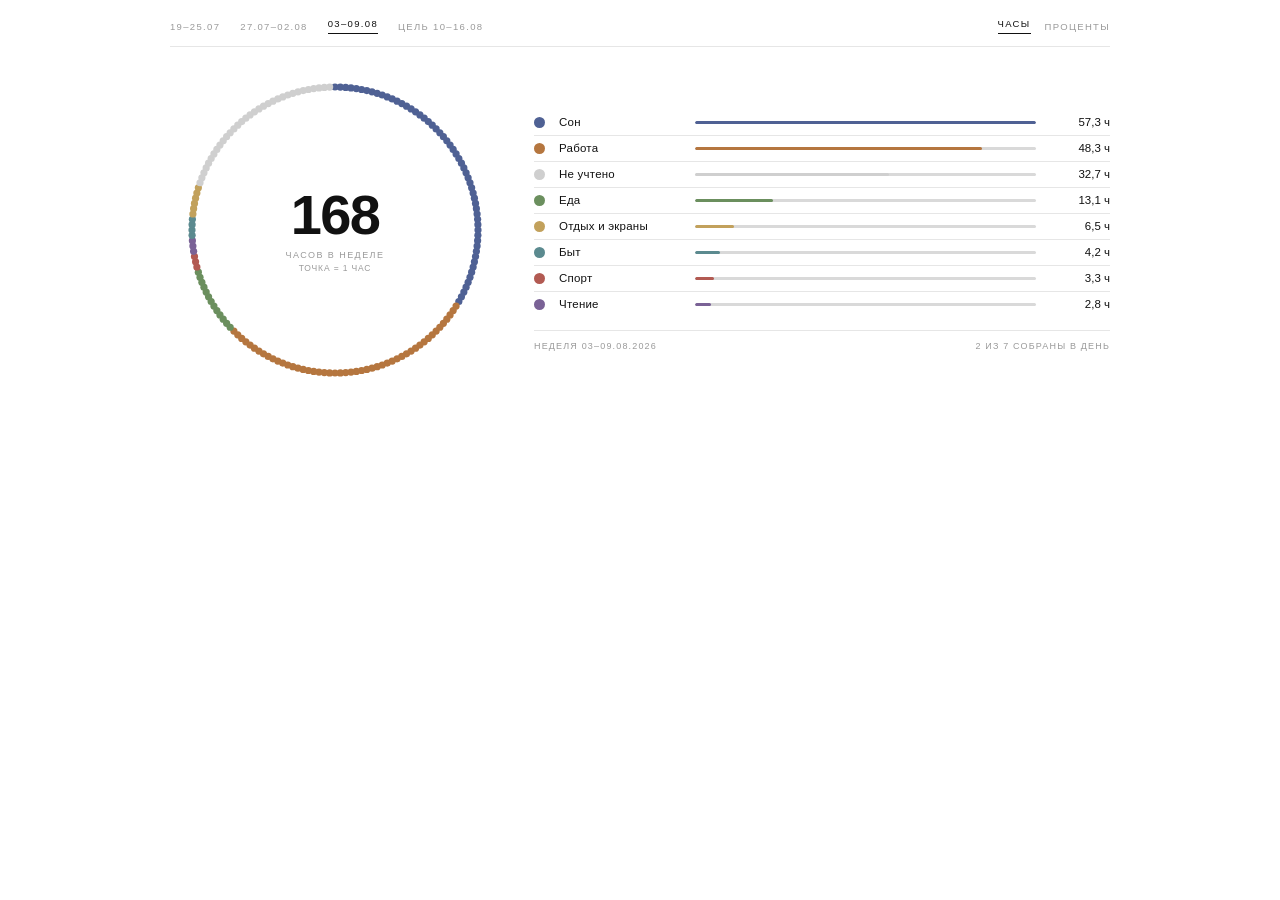
==== balance/index.html @ 199a4255 "Баланс: приглушённая палитра по категориям — в градациях серого круг не читался" ====
<!doctype html>
<html lang="ru">
<head>
<meta charset="utf-8">
<meta name="viewport" content="width=device-width, initial-scale=1">
<title>Баланс недели — 168 часов</title>
<style>
/* Цвет здесь — носитель смысла, а не украшение: категорий восемь, и в
   градациях серого круг просто не читался (проверено на первой версии).
   Палитра приглушённая, под тон Notion. Каркас, цифры и подписи — чёрно-белые. */
:root {
  --bg: #fff;
  --ink: #111;
  --fade: #d9d9d9;
  --muted: #9a9a9a;
  --line: #e6e6e6;

  --c-sleep: #4f6194;  /* сон — ночная синь */
  --c-work:  #b5763f;  /* работа — охра */
  --c-food:  #6b8f5e;  /* еда — оливковый */
  --c-sport: #b25a52;  /* спорт — терракота */
  --c-read:  #7a6296;  /* чтение — пыльный фиолетовый */
  --c-home:  #5b8a8f;  /* быт — серо-бирюзовый */
  --c-rest:  #c2a15c;  /* отдых — песочный */
  --c-unk:   #cfcfcf;  /* не учтено — намеренно серое */
}
@media (prefers-color-scheme: dark) {
  :root {
    --bg: #191919; --ink: #e9e9e9; --fade: #3a3a3a; --muted: #7d7d7d; --line: #2c2c2c;
    --c-sleep: #8195c9; --c-work: #dc9a5d; --c-food: #93ba85; --c-sport: #d8867c;
    --c-read: #a78ac4; --c-home: #85b5ba; --c-rest: #dcc084; --c-unk: #454545;
  }
}
:root[data-theme="dark"] {
  --bg: #191919; --ink: #e9e9e9; --fade: #3a3a3a; --muted: #7d7d7d; --line: #2c2c2c;
  --c-sleep: #8195c9; --c-work: #dc9a5d; --c-food: #93ba85; --c-sport: #d8867c;
  --c-read: #a78ac4; --c-home: #85b5ba; --c-rest: #dcc084; --c-unk: #454545;
}
:root[data-theme="light"] {
  --bg: #fff; --ink: #111; --fade: #d9d9d9; --muted: #9a9a9a; --line: #e6e6e6;
  --c-sleep: #4f6194; --c-work: #b5763f; --c-food: #6b8f5e; --c-sport: #b25a52;
  --c-read: #7a6296; --c-home: #5b8a8f; --c-rest: #c2a15c; --c-unk: #cfcfcf;
}

* { box-sizing: border-box; }
html, body { margin: 0; padding: 0; background: var(--bg); }
body {
  font-family: -apple-system, BlinkMacSystemFont, "Segoe UI", Roboto, Helvetica, Arial, sans-serif;
  color: var(--ink);
  -webkit-font-smoothing: antialiased;
  padding: 18px 16px;
}
.wrap { max-width: 940px; margin: 0 auto; }

/* ── переключатели ── */
.bar {
  display: flex; justify-content: space-between; align-items: flex-start;
  gap: 24px; flex-wrap: wrap;
  padding-bottom: 12px; margin-bottom: 18px;
  border-bottom: 1px solid var(--line);
}
.tabs { display: flex; gap: 20px; flex-wrap: wrap; }
.units { display: flex; gap: 14px; flex: 0 0 auto; }
.tab {
  font-size: 9.5px; letter-spacing: 0.14em; text-transform: uppercase;
  color: var(--muted); cursor: pointer; background: none; border: 0; padding: 0;
  font-family: inherit; transition: color .15s;
}
.tab:hover { color: var(--ink); }
.tab.on { color: var(--ink); }
.tab.on::after {
  content: ''; display: block; height: 1px; background: var(--ink);
  margin-top: 4px;
}

/* ── основная строка ── */
.row { display: flex; gap: 34px; align-items: center; }
.left { flex: 0 0 auto; }
.right { flex: 1 1 auto; min-width: 0; }

/* ── круг ── */
.dial { position: relative; width: 330px; height: 330px; }
.dial svg { display: block; width: 100%; height: 100%; }
.center {
  position: absolute; inset: 0;
  display: flex; flex-direction: column; align-items: center; justify-content: center;
  pointer-events: none;
}
.big {
  font-size: 56px; font-weight: 600; letter-spacing: -0.03em;
  font-variant-numeric: tabular-nums; line-height: 1;
}
.big-sub {
  font-size: 9px; letter-spacing: 0.16em; text-transform: uppercase;
  color: var(--muted); margin-top: 7px;
}
.dot-note {
  font-size: 8.5px; letter-spacing: 0.1em; text-transform: uppercase;
  color: var(--muted); margin-top: 3px;
}

/* ── легенда ── */
.legend { width: 100%; }
.lrow {
  display: grid;
  grid-template-columns: 13px 124px 1fr 62px;
  align-items: center; gap: 12px;
  padding: 6.5px 0;
  border-bottom: 1px solid var(--line);
}
.lrow:last-child { border-bottom: 0; }
.swatch { width: 11px; height: 11px; border-radius: 50%; }
.lname {
  font-size: 11.5px; letter-spacing: 0.02em;
  overflow: hidden; text-overflow: ellipsis; white-space: nowrap;
}
/* полоска доли — та же величина, что и цифра, только глазами */
.lbar { height: 3px; background: var(--fade); border-radius: 2px; overflow: hidden; }
.lbar i { display: block; height: 100%; border-radius: 2px; }
.lval {
  font-size: 11.5px; font-variant-numeric: tabular-nums; text-align: right;
}

.foot {
  display: flex; justify-content: space-between; align-items: baseline;
  gap: 16px; margin-top: 13px; padding-top: 10px;
  border-top: 1px solid var(--line);
  font-size: 9px; letter-spacing: 0.13em; text-transform: uppercase;
  color: var(--muted);
}
.foot b { font-weight: 600; color: var(--ink); letter-spacing: 0.04em; }

@media (max-width: 720px) {
  .row { flex-direction: column; gap: 22px; }
  .left { align-self: center; }
  .dial { width: 250px; height: 250px; }
  .big { font-size: 44px; }
  /* иначе переключатель единиц уезжает за правый край и обрезается */
  .bar { flex-direction: column; gap: 11px; }
  .tabs { gap: 16px; }
  .lrow { grid-template-columns: 12px 110px 1fr 56px; gap: 10px; }
}
</style>
</head>
<body>
<div class="wrap">

  <div class="bar">
    <div class="tabs" id="tabs"></div>
    <div class="units" id="units"></div>
  </div>

  <div class="row">
    <div class="left">
      <div class="dial">
        <svg id="ring" viewBox="0 0 330 330" aria-label="Баланс недели"></svg>
        <div class="center">
          <div class="big" id="big">168</div>
          <div class="big-sub" id="big-sub">часов в неделе</div>
          <div class="dot-note" id="dot-note">точка = 1 час</div>
        </div>
      </div>
    </div>

    <div class="right">
      <div class="legend" id="legend"></div>
      <div class="foot">
        <span id="foot-period"></span>
        <span id="foot-note"></span>
      </div>
    </div>
  </div>

</div>

<script>
/* ═══════════════════════════════════════════════════════════
   БАЛАНС НЕДЕЛИ — 168 часов
   Одна точка на окружности = один час недели.

   Как править: добавить неделю в WEEKS (часы по категориям).
   Сумма по категориям должна быть ровно 168 — код проверит
   и разложит на 168 точек без потери суммы.
   ═══════════════════════════════════════════════════════════ */

// Порядок категорий = порядок обхода круга. Плотность чернил
// закреплена за категорией: чем «тяжелее» время, тем темнее точка.
var CATS = [
  { key: 'sleep', name: 'Сон',            c: 'var(--c-sleep)' },
  { key: 'work',  name: 'Работа',         c: 'var(--c-work)'  },
  { key: 'food',  name: 'Еда',            c: 'var(--c-food)'  },
  { key: 'sport', name: 'Спорт',          c: 'var(--c-sport)' },
  { key: 'read',  name: 'Чтение',         c: 'var(--c-read)'  },
  { key: 'home',  name: 'Быт',            c: 'var(--c-home)'  },
  { key: 'rest',  name: 'Отдых и экраны', c: 'var(--c-rest)'  },
  { key: 'unk',   name: 'Не учтено',      c: 'var(--c-unk)'   }
];

var WEEKS = [
  { id: 'A', tab: '19–25.07', period: 'неделя 19–25.07.2026',
    note: '7 карточек из 7',
    h: { sleep:67.5, work:36.5, food:8.65, sport:4.85, read:3.5, home:12.65, rest:4.0, unk:30.35 } },

  { id: 'B', tab: '27.07–02.08', period: 'неделя 27.07–02.08.2026',
    note: '7 из 7 · два откиса',
    h: { sleep:62.0, work:24.23, food:10.3, sport:7.26, read:3.5, home:8.35, rest:32.35, unk:20.01 } },

  { id: 'C', tab: '03–09.08', period: 'неделя 03–09.08.2026',
    note: '2 из 7 собраны в день',
    h: { sleep:57.33, work:48.25, food:13.08, sport:3.25, read:2.75, home:4.15, rest:6.5, unk:32.69 } },

  { id: 'T', tab: 'Цель 10–16.08', period: 'цель на 10–16.08.2026',
    note: 'план, не факт',
    h: { sleep:56, work:45, food:14, sport:6, read:5.25, home:7, rest:10.5, unk:24.25 } }
];

var TOTAL = 168;
var DOTS = 168;
var current = 2;      // по умолчанию — последняя прожитая неделя
var unit = 'h';       // 'h' — часы, 'p' — проценты

var svgNS = 'http://www.w3.org/2000/svg';

/* Раскладка часов на целые точки без потери суммы:
   идём накопительным итогом и округляем границы, а не каждый кусок.
   Так сумма кусков всегда ровно DOTS. */
function toDots(h) {
  var acc = 0, prev = 0, out = [];
  for (var i = 0; i < CATS.length; i++) {
    acc += h[CATS[i].key] || 0;
    var edge = Math.round(acc / TOTAL * DOTS);
    if (i === CATS.length - 1) edge = DOTS;   // страховка от накопленной погрешности
    out.push({ cat: CATS[i], n: edge - prev });
    prev = edge;
  }
  return out;
}

function fmt(n) {
  var r = Math.round(n * 10) / 10;
  return (r % 1 === 0 ? r.toFixed(0) : r.toFixed(1)).replace('.', ',');
}

function drawRing(parts) {
  var svg = document.getElementById('ring');
  while (svg.firstChild) svg.removeChild(svg.firstChild);

  var cx = 165, cy = 165, R = 143;
  var idx = 0;

  for (var p = 0; p < parts.length; p++) {
    var part = parts[p];
    for (var k = 0; k < part.n; k++) {
      // старт сверху, обход по часовой
      var ang = (idx / DOTS) * Math.PI * 2 - Math.PI / 2;
      var c = document.createElementNS(svgNS, 'circle');
      c.setAttribute('cx', (cx + Math.cos(ang) * R).toFixed(2));
      c.setAttribute('cy', (cy + Math.sin(ang) * R).toFixed(2));
      c.setAttribute('r', 3.6);
      c.setAttribute('fill', part.cat.c);
      svg.appendChild(c);
      idx++;
    }
  }
}

function drawLegend(parts, week) {
  var box = document.getElementById('legend');
  box.innerHTML = '';

  // в легенде — по убыванию доли, чтобы главное было сверху
  var sorted = parts.slice().sort(function (a, b) {
    return (week.h[b.cat.key] || 0) - (week.h[a.cat.key] || 0);
  });

  var max = sorted.length ? (week.h[sorted[0].cat.key] || 1) : 1;

  for (var i = 0; i < sorted.length; i++) {
    var cat = sorted[i].cat;
    var hours = week.h[cat.key] || 0;
    var pct = hours / TOTAL * 100;

    var row = document.createElement('div');
    row.className = 'lrow';

    var sw = document.createElement('div');
    sw.className = 'swatch';
    sw.style.background = cat.c;

    var nm = document.createElement('div');
    nm.className = 'lname';
    nm.textContent = cat.name;

    // Полоска — доля этой категории относительно самой крупной.
    // Плотность у всех одна: полоска несёт ВЕЛИЧИНУ, а категорию несёт кружок слева.
    // Разная плотность делала третью по размеру категорию («Не учтено») нечитаемой.
    var bar = document.createElement('div');
    bar.className = 'lbar';
    var fill = document.createElement('i');
    fill.style.width = (hours / max * 100).toFixed(1) + '%';
    fill.style.background = cat.c;
    bar.appendChild(fill);

    var val = document.createElement('div');
    val.className = 'lval';
    val.textContent = (unit === 'h')
      ? fmt(hours) + ' ч'
      : pct.toFixed(1).replace('.', ',') + '%';

    row.appendChild(sw); row.appendChild(nm); row.appendChild(bar); row.appendChild(val);
    box.appendChild(row);
  }

  document.getElementById('foot-period').innerHTML = week.period;
  document.getElementById('foot-note').innerHTML = week.note;
}

function drawCenter() {
  document.getElementById('big').textContent      = (unit === 'h') ? '168' : '100%';
  document.getElementById('big-sub').textContent  = (unit === 'h') ? 'часов в неделе' : 'недели целиком';
  document.getElementById('dot-note').textContent = (unit === 'h') ? 'точка = 1 час' : 'точка = 0,6% недели';
}

function drawUnits() {
  var box = document.getElementById('units');
  box.innerHTML = '';
  var opts = [ ['h', 'Часы'], ['p', 'Проценты'] ];
  for (var i = 0; i < opts.length; i++) {
    (function (o) {
      var b = document.createElement('button');
      b.className = 'tab' + (unit === o[0] ? ' on' : '');
      b.textContent = o[1];
      b.onclick = function () { unit = o[0]; render(); };
      box.appendChild(b);
    })(opts[i]);
  }
}

function drawTabs() {
  var box = document.getElementById('tabs');
  box.innerHTML = '';
  for (var i = 0; i < WEEKS.length; i++) {
    (function (n) {
      var b = document.createElement('button');
      b.className = 'tab' + (n === current ? ' on' : '');
      b.textContent = WEEKS[n].tab;
      b.onclick = function () { current = n; render(); };
      box.appendChild(b);
    })(i);
  }
}

function render() {
  var week = WEEKS[current];
  var parts = toDots(week.h);
  drawTabs();
  drawUnits();
  drawCenter();
  drawRing(parts);
  drawLegend(parts, week);
}

/* страховка темы: системная тема Mac и тема Notion могут разойтись */
(function () {
  var m = location.search.match(/theme=(dark|light)/);
  if (m) document.documentElement.setAttribute('data-theme', m[1]);
})();

/* Стартовый вид можно зафиксировать в адресе — удобно, когда в Notion
   нужен сразу конкретный срез: ?week=T&unit=p */
(function () {
  var u = location.search.match(/unit=(h|p)/);
  if (u) unit = u[1];
  var w = location.search.match(/week=([A-Z])/);
  if (w) {
    for (var i = 0; i < WEEKS.length; i++) {
      if (WEEKS[i].id === w[1]) { current = i; break; }
    }
  }
})();

render();
</script>
</body>
</html>
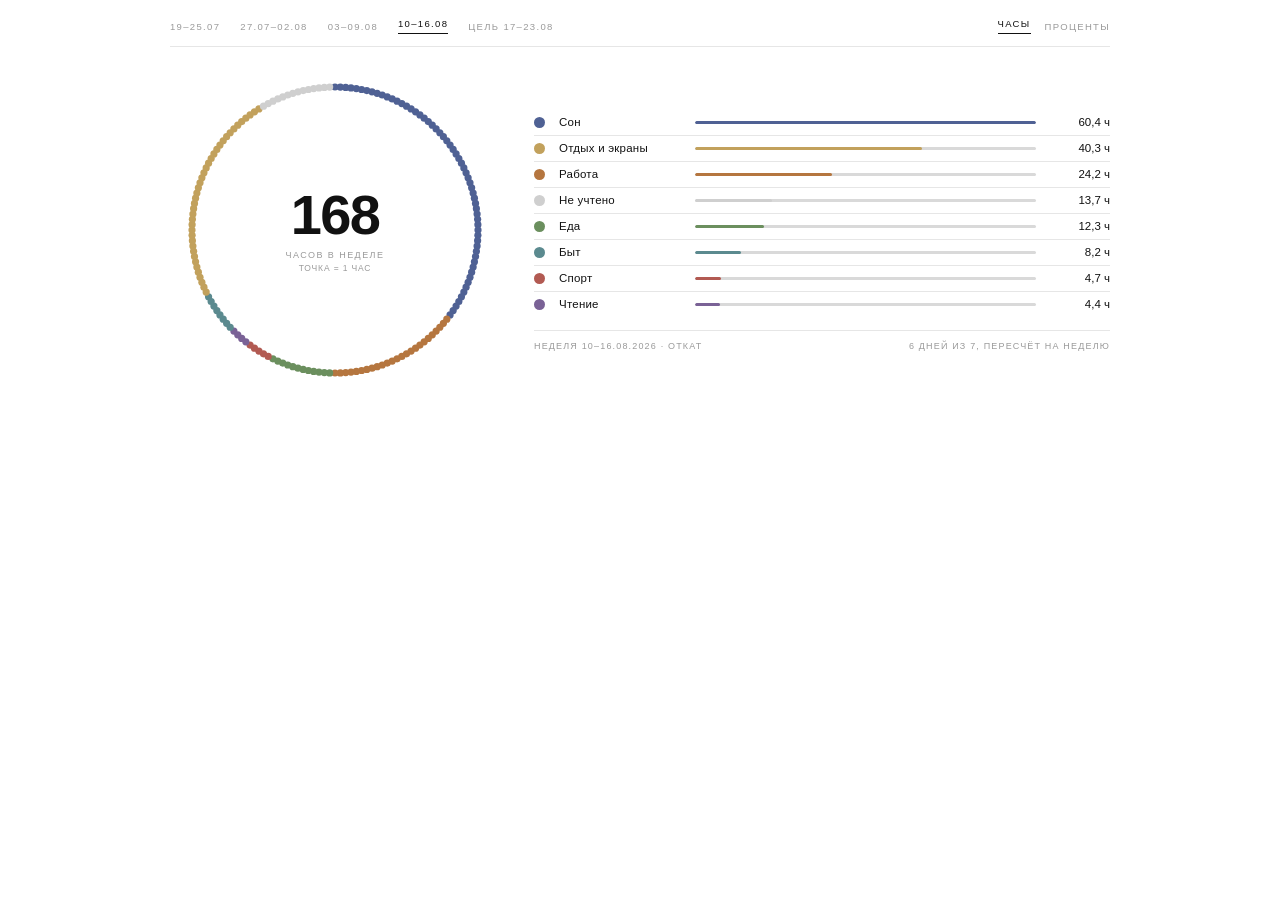
==== commit 0b9af252: "params: виджет динамики каждой шкалы по неделям + история параметров в файлах; balance: факт 10-16.0" ====
--- a/balance/index.html
+++ b/balance/index.html
@@ -209,14 +209,21 @@
     note: '2 из 7 собраны в день',
     h: { sleep:57.33, work:48.25, food:13.08, sport:3.25, read:2.75, home:4.15, rest:6.5, unk:32.69 } },
 
-  { id: 'T', tab: 'Цель 10–16.08', period: 'цель на 10–16.08.2026',
+  // Факт 10–16.08 посчитан по шести прожитым дням (144 ч) и пересчитан на полную
+  // неделю — доли сохранены, воскресенье планом не замазано. Откат 10–13.08:
+  // 27 часов экрана за три дня, работа упала вдвое.
+  { id: 'D', tab: '10–16.08', period: 'неделя 10–16.08.2026 · откат',
+    note: '6 дней из 7, пересчёт на неделю',
+    h: { sleep:60.38, work:24.21, food:12.25, sport:4.67, read:4.38, home:8.17, rest:40.25, unk:13.69 } },
+
+  { id: 'T', tab: 'Цель 17–23.08', period: 'цель на 17–23.08.2026',
     note: 'план, не факт',
-    h: { sleep:56, work:45, food:14, sport:6, read:5.25, home:7, rest:10.5, unk:24.25 } }
+    h: { sleep:56, work:38, food:14, sport:5.5, read:5, home:8, rest:14, unk:27.5 } }
 ];
 
 var TOTAL = 168;
 var DOTS = 168;
-var current = 2;      // по умолчанию — последняя прожитая неделя
+var current = 3;      // по умолчанию — последняя прожитая неделя
 var unit = 'h';       // 'h' — часы, 'p' — проценты
 
 var svgNS = 'http://www.w3.org/2000/svg';
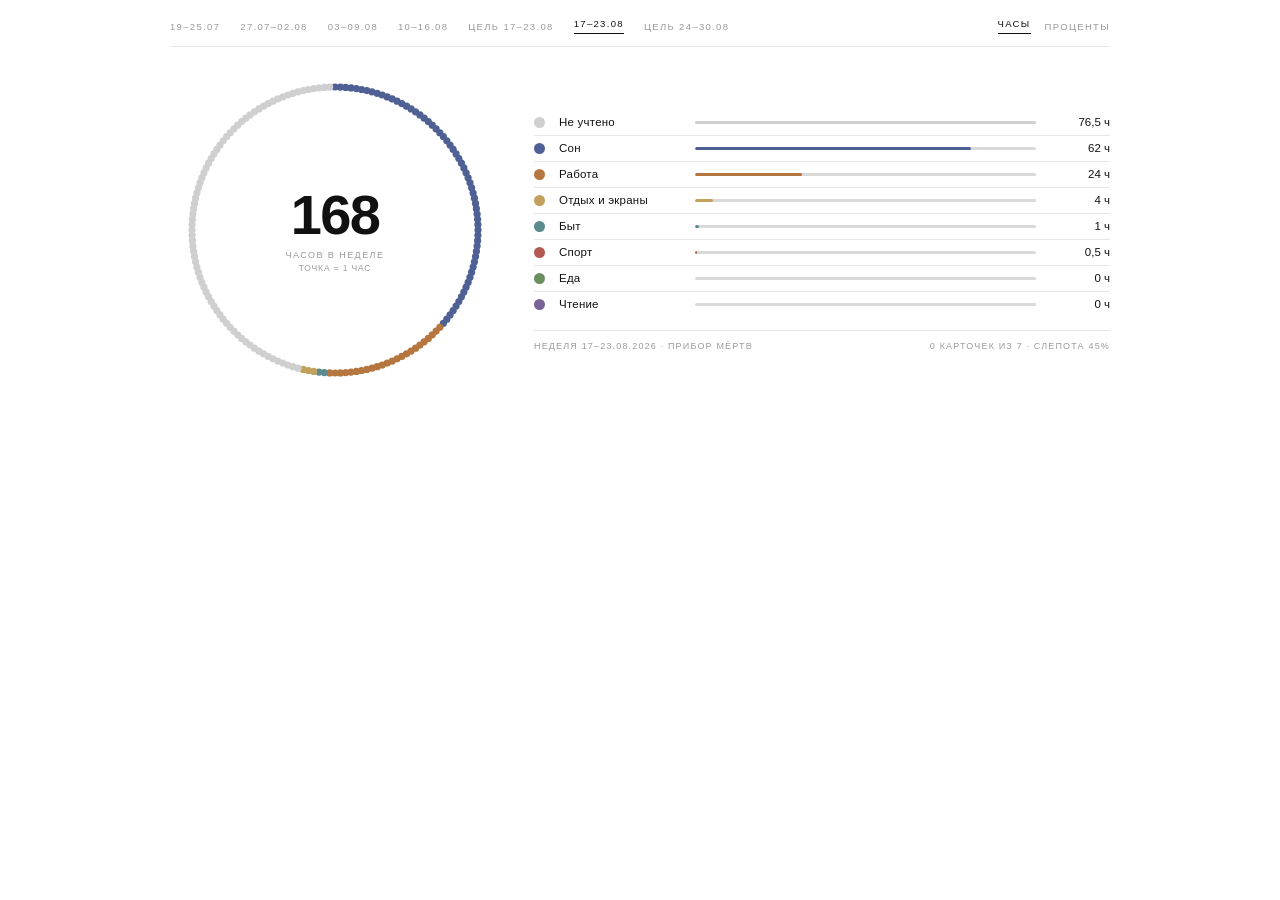
==== commit 1cd7f9fe: "rating v0.5 + баланс 17-23.08: индекс 53 -> 42, покрытие 71% -> 34%; прибор сбора мёртв всю неделю; " ====
--- a/balance/index.html
+++ b/balance/index.html
@@ -218,12 +218,27 @@
 
   { id: 'T', tab: 'Цель 17–23.08', period: 'цель на 17–23.08.2026',
     note: 'план, не факт',
-    h: { sleep:56, work:38, food:14, sport:5.5, read:5, home:8, rest:14, unk:27.5 } }
+    h: { sleep:56, work:38, food:14, sport:5.5, read:5, home:8, rest:14, unk:27.5 } },
+
+  // 🔴 ФАКТ 17–23.08. Вечерний сбор не отработал ни одного дня из семи, поэтому еда,
+  // экраны и быт не измерены вовсе и честно ушли в «Не учтено» — 45.5%, рекорд слепоты
+  // при норме 12–19%. Спорт 0.3% (30 минут за неделю) — минимум за всё наблюдение.
+  // Чтение 0: активной книги не существовало, старая кончилась 16.08.
+  { id: 'E', tab: '17–23.08', period: 'неделя 17–23.08.2026 · прибор мёртв',
+    note: '0 карточек из 7 · слепота 45%',
+    h: { sleep:62, work:24, food:0, sport:0.5, read:0, home:1, rest:4, unk:76.5 } },
+
+  // Цель 24–30.08. Отдых входит ЦИФРОЙ, а не абзацем рядом с планом: прошлый раз
+  // рекомендация текстом дала 1.5 ч в плане и 0 по факту. Работа 30, а не 48 —
+  // по правилу нижней границы (факт 24, механизм не изменился, +6 максимум).
+  { id: 'T2', tab: 'Цель 24–30.08', period: 'цель на 24–30.08.2026',
+    note: 'план, не факт · задача недели — быть измеренной',
+    h: { sleep:56, work:30, food:7, sport:4, read:3, home:6, rest:14, unk:48 } }
 ];
 
 var TOTAL = 168;
 var DOTS = 168;
-var current = 3;      // по умолчанию — последняя прожитая неделя
+var current = 5;      // по умолчанию — последняя прожитая неделя (E, 17–23.08)
 var unit = 'h';       // 'h' — часы, 'p' — проценты
 
 var svgNS = 'http://www.w3.org/2000/svg';
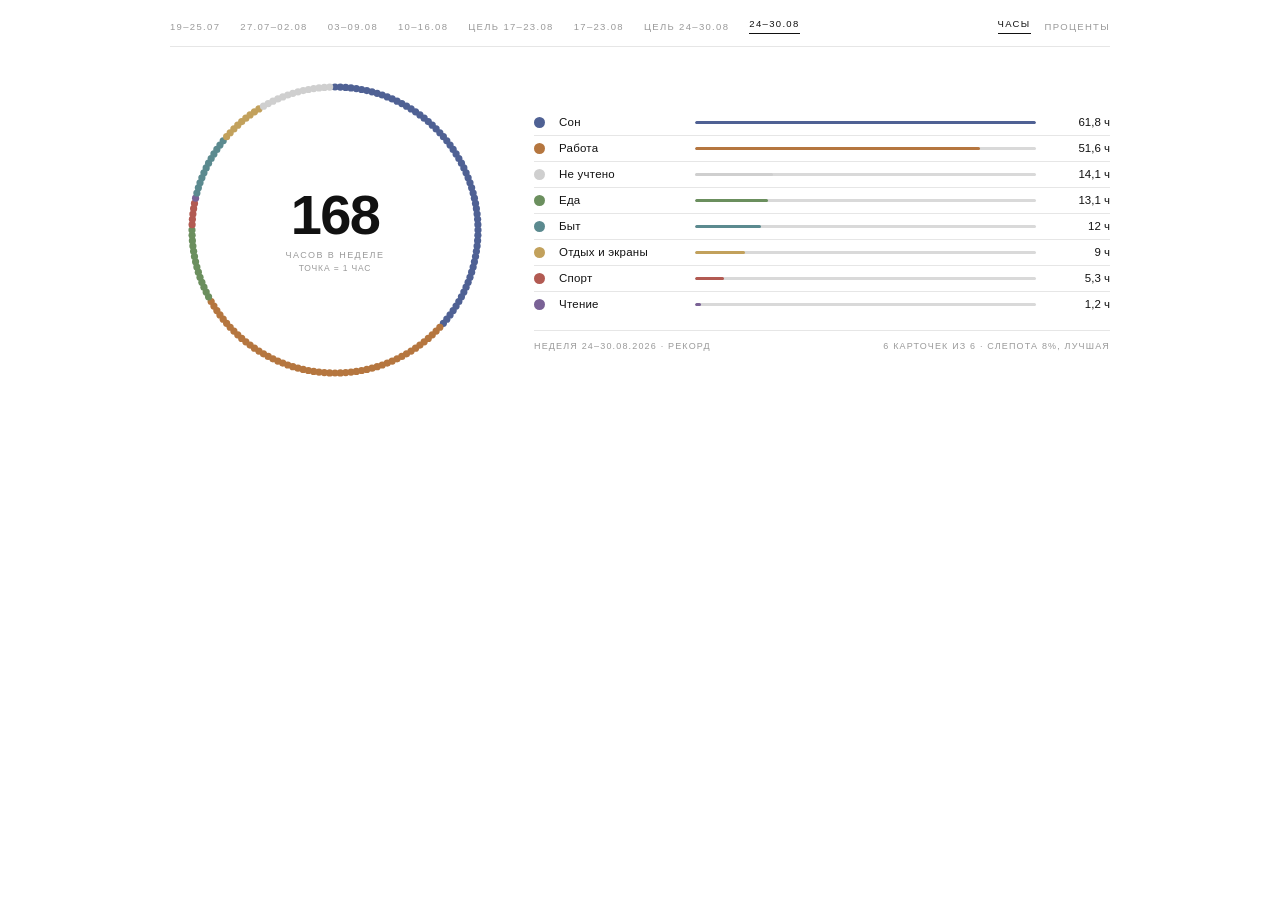
==== commit ac529665: "Карта v0.6 — разбор недели 24–30.08 и месяца август Индекс 42 → 62, покрытие 34% → 77% (лучшее за на" ====
--- a/balance/index.html
+++ b/balance/index.html
@@ -233,12 +233,21 @@
   // по правилу нижней границы (факт 24, механизм не изменился, +6 максимум).
   { id: 'T2', tab: 'Цель 24–30.08', period: 'цель на 24–30.08.2026',
     note: 'план, не факт · задача недели — быть измеренной',
-    h: { sleep:56, work:30, food:7, sport:4, read:3, home:6, rest:14, unk:48 } }
+    h: { sleep:56, work:30, food:7, sport:4, read:3, home:6, rest:14, unk:48 } },
+
+  // 🏆 ФАКТ 24–30.08. Посчитан по шести прожитым дням (144 ч) и пересчитан на полную
+  // неделю — доли сохранены, воскресенье планом не замазано.
+  // Работа 31% против 12% неделей раньше. Покрытие лучшее за наблюдение: «не учтено» 8%
+  // при норме 12–19%. +27 часов работы взяты НЕ из сна и НЕ из спорта, а из серой зоны,
+  // которую прибор раньше не видел: выросла не жертва, а плотность.
+  { id: 'F', tab: '24–30.08', period: 'неделя 24–30.08.2026 · рекорд',
+    note: '6 карточек из 6 · слепота 8%, лучшая',
+    h: { sleep:61.75, work:51.63, food:13.13, sport:5.25, read:1.17, home:11.96, rest:9.04, unk:14.07 } }
 ];
 
 var TOTAL = 168;
 var DOTS = 168;
-var current = 5;      // по умолчанию — последняя прожитая неделя (E, 17–23.08)
+var current = 7;      // по умолчанию — последняя прожитая неделя (F, 24–30.08)
 var unit = 'h';       // 'h' — часы, 'p' — проценты
 
 var svgNS = 'http://www.w3.org/2000/svg';
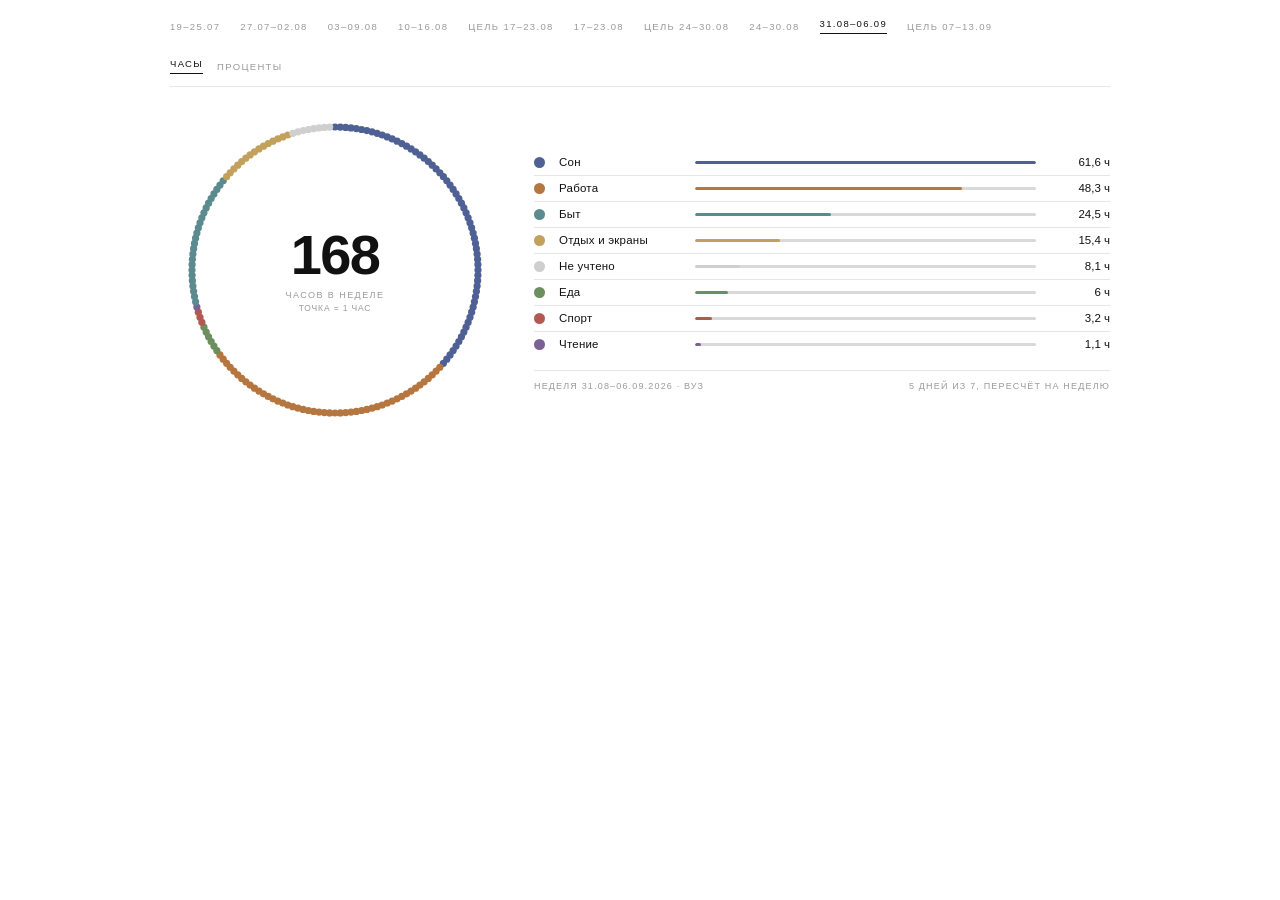
==== commit e48e8511: "Сбор 05.09.2026: индекс 62 (было 68), формула v0.8 Неделя 31.08–06.09, пять прожитых дней (разбор пе" ====
--- a/balance/index.html
+++ b/balance/index.html
@@ -242,12 +242,28 @@
   // которую прибор раньше не видел: выросла не жертва, а плотность.
   { id: 'F', tab: '24–30.08', period: 'неделя 24–30.08.2026 · рекорд',
     note: '6 карточек из 6 · слепота 8%, лучшая',
-    h: { sleep:61.75, work:51.63, food:13.13, sport:5.25, read:1.17, home:11.96, rest:9.04, unk:14.07 } }
+    h: { sleep:61.75, work:51.63, food:13.13, sport:5.25, read:1.17, home:11.96, rest:9.04, unk:14.07 } },
+
+  // ФАКТ 31.08–06.09 — первая неделя с ВУЗом. Посчитан по ПЯТИ прожитым дням (120 ч)
+  // и пересчитан на полную неделю: разбор перенесён на субботу, 05–06.09 в счёт не вошли.
+  // Быт вырос вдвое (7% → 14.6%) — это дорога в ВУЗ 6:15 и врач 3:00, цена учёбы.
+  // Отдых вырос вдвое, и весь прирост — один четверг 03.09 (6 часов фильмов).
+  // ⚠️ «Не учтено» 4.8% — не победа прибора, а следствие того, что четверг закрыт
+  // одним блоком «Отдых» на восемь часов: крупный блок читается как покрытие.
+  { id: 'G', tab: '31.08–06.09', period: 'неделя 31.08–06.09.2026 · ВУЗ',
+    note: '5 дней из 7, пересчёт на неделю',
+    h: { sleep:61.6, work:48.3, food:5.95, sport:3.15, read:1.05, home:24.5, rest:15.4, unk:8.05 } },
+
+  // Цель 07–13.09. Работа поднимается всего на 42 минуты — намеренно: ограничитель
+  // недели не в часах, а в еде, спорте и утре. Главный сдвиг — еда +2:48 и чтение +2:27.
+  { id: 'T3', tab: 'Цель 07–13.09', period: 'цель на 07–13.09.2026',
+    note: 'план, не факт · чиним опоры, а не разгоняем часы',
+    h: { sleep:56, work:49, food:8.75, sport:5, read:3.5, home:24, rest:12, unk:9.75 } }
 ];
 
 var TOTAL = 168;
 var DOTS = 168;
-var current = 7;      // по умолчанию — последняя прожитая неделя (F, 24–30.08)
+var current = 8;      // по умолчанию — последняя прожитая неделя (G, 31.08–06.09)
 var unit = 'h';       // 'h' — часы, 'p' — проценты
 
 var svgNS = 'http://www.w3.org/2000/svg';
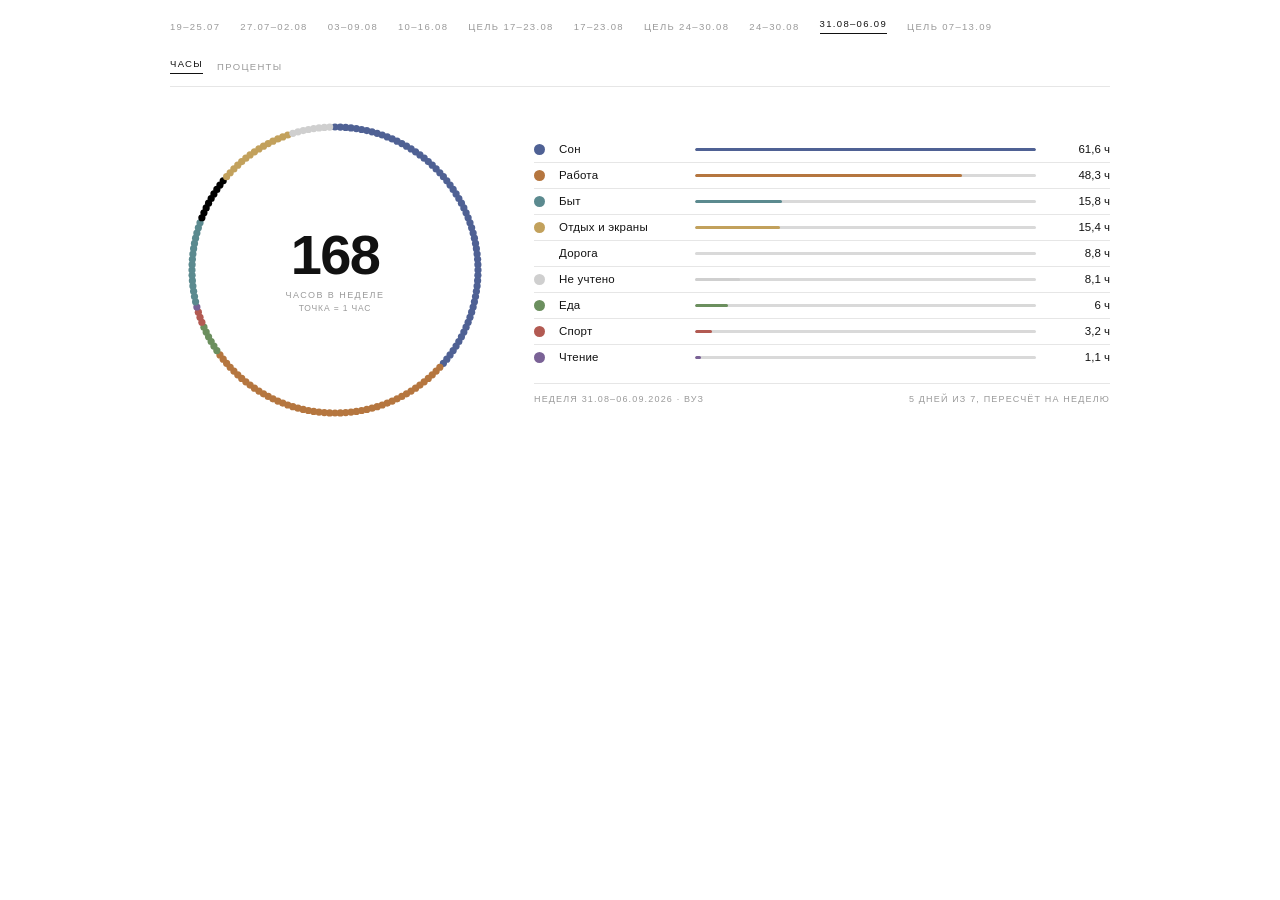
==== commit eb4f3022: "Баланс: дорога вынесена из быта отдельной категорией Правило Саши 05.09.2026: крупная вещь внутри ка" ====
--- a/balance/index.html
+++ b/balance/index.html
@@ -28,18 +28,18 @@
   :root {
     --bg: #191919; --ink: #e9e9e9; --fade: #3a3a3a; --muted: #7d7d7d; --line: #2c2c2c;
     --c-sleep: #8195c9; --c-work: #dc9a5d; --c-food: #93ba85; --c-sport: #d8867c;
-    --c-read: #a78ac4; --c-home: #85b5ba; --c-rest: #dcc084; --c-unk: #454545;
+    --c-read: #a78ac4; --c-home: #85b5ba; --c-road: #a89578; --c-rest: #dcc084; --c-unk: #454545;
   }
 }
 :root[data-theme="dark"] {
   --bg: #191919; --ink: #e9e9e9; --fade: #3a3a3a; --muted: #7d7d7d; --line: #2c2c2c;
   --c-sleep: #8195c9; --c-work: #dc9a5d; --c-food: #93ba85; --c-sport: #d8867c;
-  --c-read: #a78ac4; --c-home: #85b5ba; --c-rest: #dcc084; --c-unk: #454545;
+  --c-read: #a78ac4; --c-home: #85b5ba; --c-road: #a89578; --c-rest: #dcc084; --c-unk: #454545;
 }
 :root[data-theme="light"] {
   --bg: #fff; --ink: #111; --fade: #d9d9d9; --muted: #9a9a9a; --line: #e6e6e6;
   --c-sleep: #4f6194; --c-work: #b5763f; --c-food: #6b8f5e; --c-sport: #b25a52;
-  --c-read: #7a6296; --c-home: #5b8a8f; --c-rest: #c2a15c; --c-unk: #cfcfcf;
+  --c-read: #7a6296; --c-home: #5b8a8f; --c-road: #8d7f6b; --c-rest: #c2a15c; --c-unk: #cfcfcf;
 }
 
 * { box-sizing: border-box; }
@@ -192,6 +192,7 @@
   { key: 'sport', name: 'Спорт',          c: 'var(--c-sport)' },
   { key: 'read',  name: 'Чтение',         c: 'var(--c-read)'  },
   { key: 'home',  name: 'Быт',            c: 'var(--c-home)'  },
+  { key: 'road',  name: 'Дорога',         c: 'var(--c-road)'  },
   { key: 'rest',  name: 'Отдых и экраны', c: 'var(--c-rest)'  },
   { key: 'unk',   name: 'Не учтено',      c: 'var(--c-unk)'   }
 ];
@@ -199,26 +200,26 @@
 var WEEKS = [
   { id: 'A', tab: '19–25.07', period: 'неделя 19–25.07.2026',
     note: '7 карточек из 7',
-    h: { sleep:67.5, work:36.5, food:8.65, sport:4.85, read:3.5, home:12.65, rest:4.0, unk:30.35 } },
+    h: { sleep:67.5, work:36.5, food:8.65, sport:4.85, read:3.5, home:12.65, road:0, rest:4.0, unk:30.35 } },
 
   { id: 'B', tab: '27.07–02.08', period: 'неделя 27.07–02.08.2026',
     note: '7 из 7 · два откиса',
-    h: { sleep:62.0, work:24.23, food:10.3, sport:7.26, read:3.5, home:8.35, rest:32.35, unk:20.01 } },
+    h: { sleep:62.0, work:24.23, food:10.3, sport:7.26, read:3.5, home:8.35, road:0, rest:32.35, unk:20.01 } },
 
   { id: 'C', tab: '03–09.08', period: 'неделя 03–09.08.2026',
     note: '2 из 7 собраны в день',
-    h: { sleep:57.33, work:48.25, food:13.08, sport:3.25, read:2.75, home:4.15, rest:6.5, unk:32.69 } },
+    h: { sleep:57.33, work:48.25, food:13.08, sport:3.25, read:2.75, home:4.15, road:0, rest:6.5, unk:32.69 } },
 
   // Факт 10–16.08 посчитан по шести прожитым дням (144 ч) и пересчитан на полную
   // неделю — доли сохранены, воскресенье планом не замазано. Откат 10–13.08:
   // 27 часов экрана за три дня, работа упала вдвое.
   { id: 'D', tab: '10–16.08', period: 'неделя 10–16.08.2026 · откат',
     note: '6 дней из 7, пересчёт на неделю',
-    h: { sleep:60.38, work:24.21, food:12.25, sport:4.67, read:4.38, home:8.17, rest:40.25, unk:13.69 } },
+    h: { sleep:60.38, work:24.21, food:12.25, sport:4.67, read:4.38, home:8.17, road:0, rest:40.25, unk:13.69 } },
 
   { id: 'T', tab: 'Цель 17–23.08', period: 'цель на 17–23.08.2026',
     note: 'план, не факт',
-    h: { sleep:56, work:38, food:14, sport:5.5, read:5, home:8, rest:14, unk:27.5 } },
+    h: { sleep:56, work:38, food:14, sport:5.5, read:5, home:8, road:0, rest:14, unk:27.5 } },
 
   // 🔴 ФАКТ 17–23.08. Вечерний сбор не отработал ни одного дня из семи, поэтому еда,
   // экраны и быт не измерены вовсе и честно ушли в «Не учтено» — 45.5%, рекорд слепоты
@@ -226,14 +227,14 @@
   // Чтение 0: активной книги не существовало, старая кончилась 16.08.
   { id: 'E', tab: '17–23.08', period: 'неделя 17–23.08.2026 · прибор мёртв',
     note: '0 карточек из 7 · слепота 45%',
-    h: { sleep:62, work:24, food:0, sport:0.5, read:0, home:1, rest:4, unk:76.5 } },
+    h: { sleep:62, work:24, food:0, sport:0.5, read:0, home:1, road:0, rest:4, unk:76.5 } },
 
   // Цель 24–30.08. Отдых входит ЦИФРОЙ, а не абзацем рядом с планом: прошлый раз
   // рекомендация текстом дала 1.5 ч в плане и 0 по факту. Работа 30, а не 48 —
   // по правилу нижней границы (факт 24, механизм не изменился, +6 максимум).
   { id: 'T2', tab: 'Цель 24–30.08', period: 'цель на 24–30.08.2026',
     note: 'план, не факт · задача недели — быть измеренной',
-    h: { sleep:56, work:30, food:7, sport:4, read:3, home:6, rest:14, unk:48 } },
+    h: { sleep:56, work:30, food:7, sport:4, read:3, home:6, road:0, rest:14, unk:48 } },
 
   // 🏆 ФАКТ 24–30.08. Посчитан по шести прожитым дням (144 ч) и пересчитан на полную
   // неделю — доли сохранены, воскресенье планом не замазано.
@@ -242,23 +243,27 @@
   // которую прибор раньше не видел: выросла не жертва, а плотность.
   { id: 'F', tab: '24–30.08', period: 'неделя 24–30.08.2026 · рекорд',
     note: '6 карточек из 6 · слепота 8%, лучшая',
-    h: { sleep:61.75, work:51.63, food:13.13, sport:5.25, read:1.17, home:11.96, rest:9.04, unk:14.07 } },
+    h: { sleep:61.75, work:51.63, food:13.13, sport:5.25, read:1.17, home:11.96, road:0, rest:9.04, unk:14.07 } },
 
   // ФАКТ 31.08–06.09 — первая неделя с ВУЗом. Посчитан по ПЯТИ прожитым дням (120 ч)
   // и пересчитан на полную неделю: разбор перенесён на субботу, 05–06.09 в счёт не вошли.
-  // Быт вырос вдвое (7% → 14.6%) — это дорога в ВУЗ 6:15 и врач 3:00, цена учёбы.
+  // Быт вырос вдвое (7% → 14.6%). С 05.09 дорога вынесена ОТДЕЛЬНОЙ категорией
+  // (правило Саши: крупная вещь внутри быта показывается своей строкой, а не тонет в нём).
+  // Дорога 6:15 за пять дней = 8:45 в пересчёте на неделю, 5.2% жизни — это цена ВУЗа,
+  // и она обязана быть видимой отдельно от гигиены и уборки.
+  // В неделях A–F дорога отдельно не считалась и стоит 0: она сидит внутри быта.
   // Отдых вырос вдвое, и весь прирост — один четверг 03.09 (6 часов фильмов).
   // ⚠️ «Не учтено» 4.8% — не победа прибора, а следствие того, что четверг закрыт
   // одним блоком «Отдых» на восемь часов: крупный блок читается как покрытие.
   { id: 'G', tab: '31.08–06.09', period: 'неделя 31.08–06.09.2026 · ВУЗ',
     note: '5 дней из 7, пересчёт на неделю',
-    h: { sleep:61.6, work:48.3, food:5.95, sport:3.15, read:1.05, home:24.5, rest:15.4, unk:8.05 } },
+    h: { sleep:61.6, work:48.3, food:5.95, sport:3.15, read:1.05, home:15.75, road:8.75, rest:15.4, unk:8.05 } },
 
   // Цель 07–13.09. Работа поднимается всего на 42 минуты — намеренно: ограничитель
   // недели не в часах, а в еде, спорте и утре. Главный сдвиг — еда +2:48 и чтение +2:27.
   { id: 'T3', tab: 'Цель 07–13.09', period: 'цель на 07–13.09.2026',
     note: 'план, не факт · чиним опоры, а не разгоняем часы',
-    h: { sleep:56, work:49, food:8.75, sport:5, read:3.5, home:24, rest:12, unk:9.75 } }
+    h: { sleep:56, work:49, food:8.75, sport:5, read:3.5, home:17.5, road:6.5, rest:12, unk:9.75 } }
 ];
 
 var TOTAL = 168;
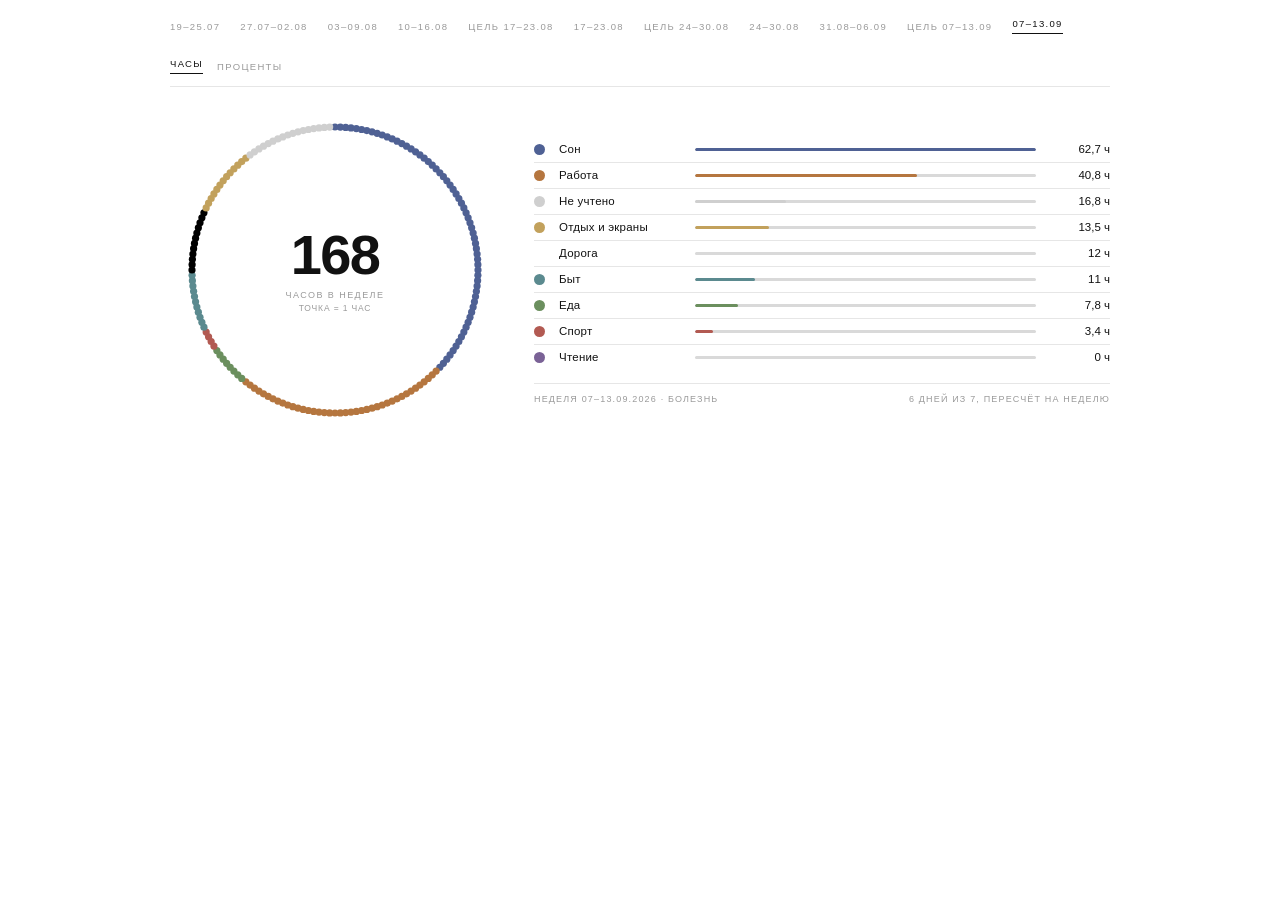
==== commit 1673de48: "Баланс 07–13.09 и срез параметров 13.09 Оба пропущены разбором 13.09: баланс стоял с 05.09, срез сня" ====
--- a/balance/index.html
+++ b/balance/index.html
@@ -263,12 +263,19 @@
   // недели не в часах, а в еде, спорте и утре. Главный сдвиг — еда +2:48 и чтение +2:27.
   { id: 'T3', tab: 'Цель 07–13.09', period: 'цель на 07–13.09.2026',
     note: 'план, не факт · чиним опоры, а не разгоняем часы',
-    h: { sleep:56, work:49, food:8.75, sport:5, read:3.5, home:17.5, road:6.5, rest:12, unk:9.75 } }
+    h: { sleep:56, work:49, food:8.75, sport:5, read:3.5, home:17.5, road:6.5, rest:12, unk:9.75 } },
+
+  // 🤒 ФАКТ 07–13.09 — неделя болезни с 11.09. Посчитан по шести дням (144 ч), пересчитан
+  // на неделю. Работа 34:56 с парами против цели 49; спорт 2:55, чтение 0 — опоры, которые
+  // неделя должна была чинить, не поднялись. Из «отдыха» 4:45 — болезнь, не откис.
+  { id: 'H', tab: '07–13.09', period: 'неделя 07–13.09.2026 · болезнь',
+    note: '6 дней из 7, пересчёт на неделю',
+    h: { sleep:62.65, work:40.76, food:7.84, sport:3.40, read:0, home:11.04, road:11.96, rest:13.53, unk:16.82 } }
 ];
 
 var TOTAL = 168;
 var DOTS = 168;
-var current = 8;      // по умолчанию — последняя прожитая неделя (G, 31.08–06.09)
+var current = 10;     // по умолчанию — последняя прожитая неделя (H, 07–13.09)
 var unit = 'h';       // 'h' — часы, 'p' — проценты
 
 var svgNS = 'http://www.w3.org/2000/svg';
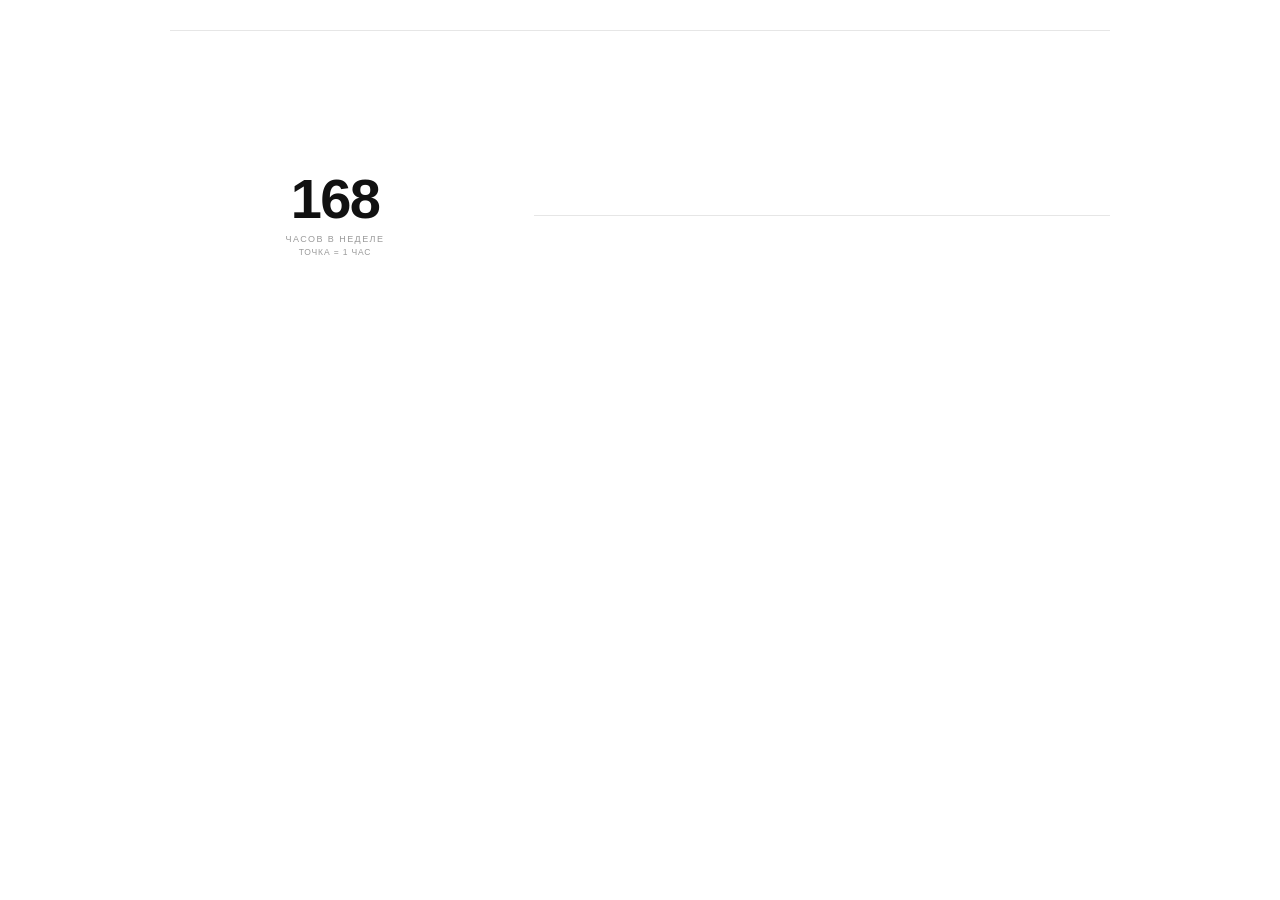
==== commit 65dd934f: "Карта v0.9 · неделя 14-20.09: индекс 60 (+1), баланс и энергия обновлены" ====
--- a/balance/index.html
+++ b/balance/index.html
@@ -270,12 +270,28 @@
   // неделя должна была чинить, не поднялись. Из «отдыха» 4:45 — болезнь, не откис.
   { id: 'H', tab: '07–13.09', period: 'неделя 07–13.09.2026 · болезнь',
     note: '6 дней из 7, пересчёт на неделю',
-    h: { sleep:62.65, work:40.76, food:7.84, sport:3.40, read:0, home:11.04, road:11.96, rest:13.53, unk:16.82 } }
+    h: { sleep:62.65, work:40.76, food:7.84, sport:3.40, read:0, home:11.04, road:11.96, rest:13.53, unk:16.82 } },"
+
+  // 🤒 ФАКТ 14–20.09 — неделя болезни 14–17.09 и двух чистых дней. Считана по шести
+  // дням (144 ч) и пересчитана на неделю. Болезнь 18:00 идёт отдельной строкой внутри
+  // rest. Сон 39,9% — максимум доли за всё наблюдение. Чтение 3:30 — рост ×6.
+  // ⚠️ «Не учтено» 4,6% меряет не покрытие прибора, а плотность его записей: болезнь
+  // писалась блоками по 5–7 часов, которых в здоровую неделю просто не существует.
+  { id: 'I', tab: '14–20.09', period: 'неделя 14–20.09.2026 · болезнь',
+    note: '6 дней из 7, пересчёт на неделю',
+    h: { sleep:67.08, work:43.46, food:5.54, sport:4.38, read:4.08, home:0.58, road:3.50, rest:24.73, unk:7.78 } },
+
+  // Цель 21–27.09. Болезнь уходит в ноль, дорога возвращается (ВУЗ 4 дня), еда получает
+  // четвёртую точку, «не учтено» намеренно возвращено к 19 ч — оно вырастет само,
+  // и писать сюда 8 значило бы соврать себе.
+  { id: 'T4', tab: 'Цель 21–27.09', period: 'цель на 21–27.09.2026',
+    note: 'план, не факт · выход из болезни без рывка',
+    h: { sleep:59.5, work:49, food:7, sport:6, read:4, home:3.5, road:9, rest:11, unk:19 } }
 ];
 
 var TOTAL = 168;
 var DOTS = 168;
-var current = 10;     // по умолчанию — последняя прожитая неделя (H, 07–13.09)
+var current = 11;     // по умолчанию — последняя прожитая неделя (I, 14–20.09)
 var unit = 'h';       // 'h' — часы, 'p' — проценты
 
 var svgNS = 'http://www.w3.org/2000/svg';
